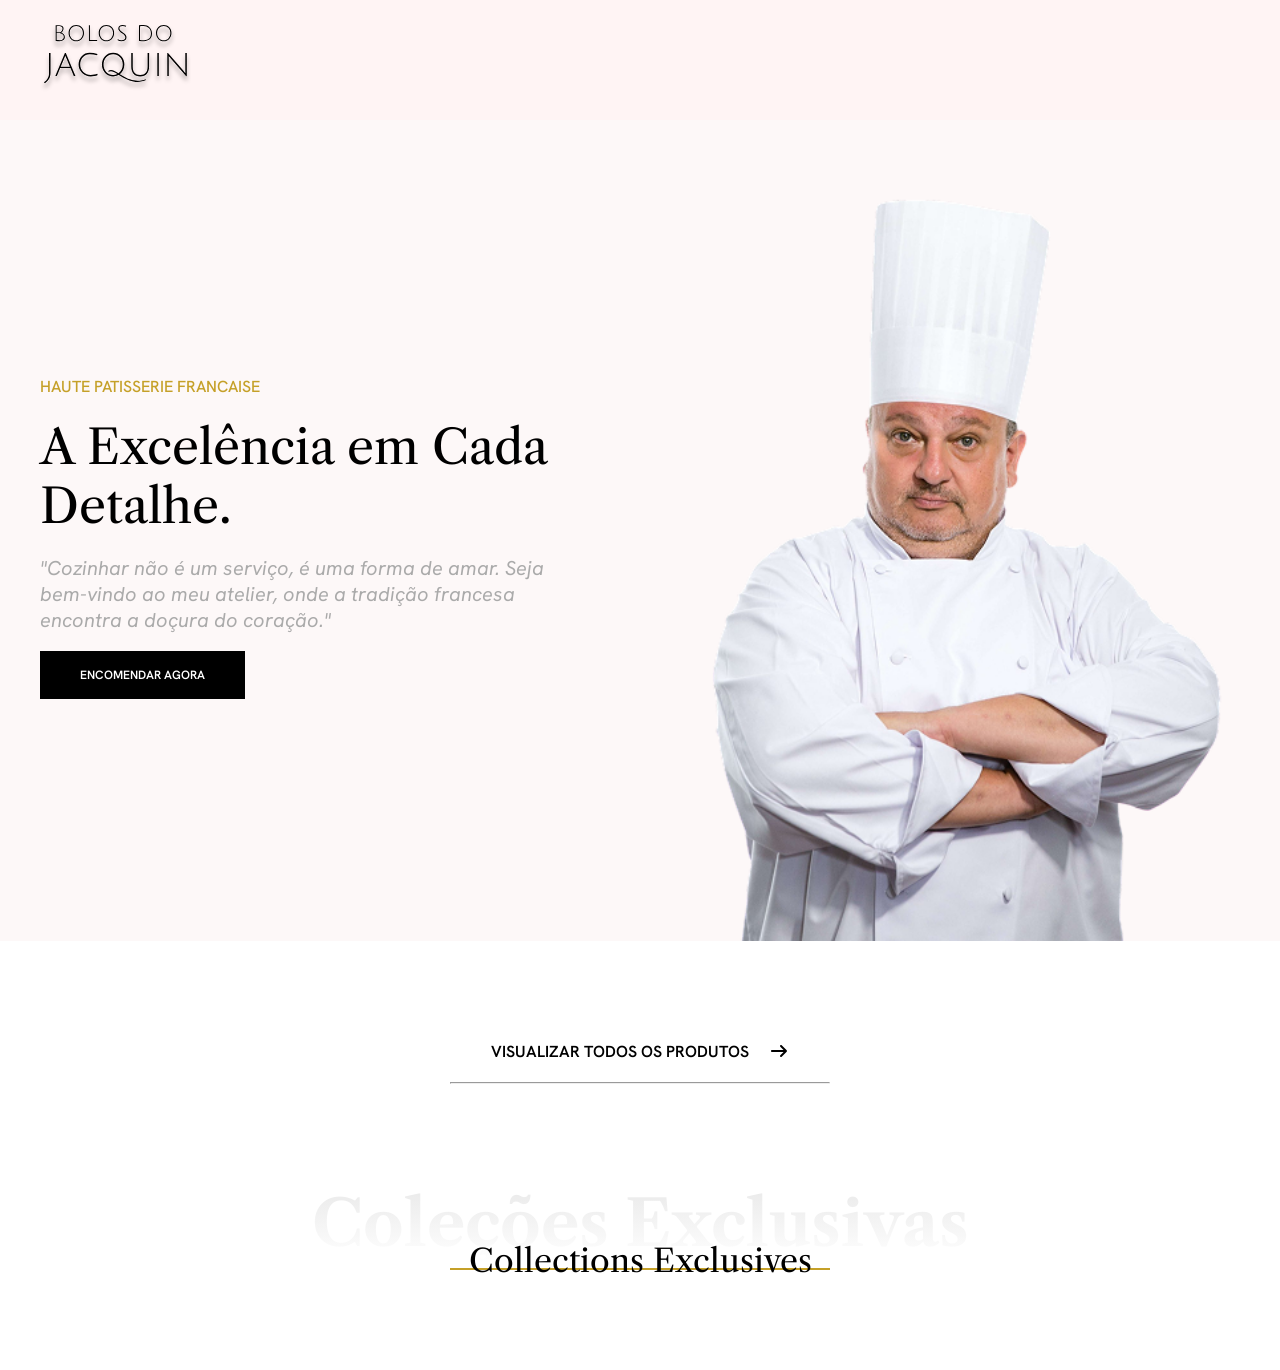
==== home/index.html @ 87448de7 "Inicio html e css pagina home" ====
<!DOCTYPE html>
<html lang="pt-br">

<head>
    <meta charset="UTF-8">
    <meta name="viewport" content="width=device-width, initial-scale=1.0">
    <title>Home - Bolos do Jacquin</title>
    <link rel="stylesheet" href="style.css">
    <link rel="preconnect" href="https://fonts.googleapis.com">
    <link rel="preconnect" href="https://fonts.gstatic.com" crossorigin>
    <link
        href="https://fonts.googleapis.com/css2?family=Hanken+Grotesk:ital,wght@0,100..900;1,100..900&family=Libre+Caslon+Text:ital,wght@0,400;0,700;1,400&display=swap"
        rel="stylesheet">

</head>

<body>

    <header class="home_cabecalho">
        <div class="home_container">
            <img src="../img/logo.svg" alt="logo bolos do Jacquin">
        </div>
    </header>
    <main>

         <h1>Página inicial bolos do Jacquin</h1>
        <section class="home_banner">
            <div class="home_container banner_container">
                <div class="box_texto_banner">
                    <span class="linha1">haute patisserie francaise</span><br>
                    <span class="linha2">A Excelência em Cada Detalhe. </span>
                    <p class="linha3">"Cozinhar não é um serviço, é uma forma de amar.
                        Seja bem-vindo ao meu atelier, onde a tradição francesa
                        encontra a doçura do coração."</p>
                    <a href="" class="linha4">encomendar agora</a>
                </div>

                <img src="../img/jacquin_banner.png" alt="foto do Jacquin vestindo dólmâ">


            </div>
        </section>

        <section class="home_container home_produtos">
            <div class="link_produtos">
                <div>
                    <a href="">visualizar todos os produtos</a>
                    <svg xmlns="http://www.w3.org/2000/svg" 
                        viewBox="0 0 640 640"><!--!Font Awesome Free 7.3.1 by @fontawesome - https://fontawesome.com License - https://fontawesome.com/license/free Copyright 2026 Fonticons, Inc.-->
                        <path
                            d="M566.6 342.6C579.1 330.1 579.1 309.8 566.6 297.3L406.6 137.3C394.1 124.8 373.8 124.8 361.3 137.3C348.8 149.8 348.8 170.1 361.3 182.6L466.7 288L96 288C78.3 288 64 302.3 64 320C64 337.7 78.3 352 96 352L466.7 352L361.3 457.4C348.8 469.9 348.8 490.2 361.3 502.7C373.8 515.2 394.1 515.2 406.6 502.7L566.6 342.7z" />
                    </svg>
                </div>
                <hr>
            </div>

            <div class="home_subtitulo">
                <h2>Coleções Exclusivas</h2>
                <span>Collections Exclusives</span>
                <hr>
            </div>

            <div></div>
        </section>

    </main>
</body>

</html>
---- home/style.css ----
*{
    margin: 0%;
    padding: 0%;
    box-sizing: border-box
}

h1{
    position: absolute;
    width: 1px;
    height: 1px;
    margin: -1px;
    overflow: hidden;
}

/* PascalCase */
/* camelCase */
/* snake_case */
/* kebab-case */


/* ---CABECALHO--- */
.home_cabecalho{
background-color: #FFF4F4;
height: 120px;
display: flex;
justify-content: center;
align-items: center;
}


.home_container{
    /* background-color: aqua; */
    max-width: 1200px;/* Largura maxima 1200px */
    width: 95%;/* largura 95% */
    margin: 0 auto;


}

/* ---BANNER--- */
.home_banner{
background-color: #FDF8F8;
}
.box_texto_banner{

/* background-color: chartreuse; */
 font-family: "Hanken Grotesk", sans-serif;
 max-width: 520px;
}

.banner_container{
    display: flex;
    align-items: center;
    justify-content: space-between;
}

.banner_container img{
    width: 547px;
}

.linha1{
    color: #C5A028;
    font-size: 16px;
    font-weight: 500;
    text-transform: uppercase;
    margin-bottom: 20px;
    display: inline-block;
}

.linha2{
     font-family: "Libre Caslon Text", serif;
     font-size: 48px;
      margin-bottom: 20px;
    display: inline-block;
}

.linha3{
font-size: 20px;
font-style: italic;
color: #AAAAAA;
 margin-bottom: 30px;
display: inline-block;
}

.linha4{
font-weight: 600;
font-size: 12px;
text-transform: uppercase;
color: #FFFFFF;
text-decoration: none;

background-color: #000000;
padding: 16px 40px;

}


/* ---- Produtos ---- */

.home_produtos{
padding: 100px 0;
}

.link_produtos a{
     font-family: "Hanken Grotesk", sans-serif;
font-weight: 600;
font-size: 16px;
text-transform: uppercase;

text-decoration: none;
color: #000000;
}
.link_produtos svg{
    
    width: 20px;
}

.link_produtos div{
 display: flex;
align-items: center;
justify-content: center;
gap: 20px;
margin-bottom: 20px;
}

.link_produtos hr{
    max-width: 380px;
    width: 100%;
    margin: 0 auto;
}

.home_subtitulo{
     font-family: "Libre Caslon Text", serif;
     /* background-color: darkgreen; */
     display: flex;
     flex-direction: column;
     align-items: center;
     position: relative;
     margin-top: 100px;
}

.home_subtitulo h2{
font-weight: 700;
font-size: 64px;
background-image: linear-gradient(0deg, #FFFFFF, #E9E9E9);
background-clip: text;
-webkit-background-clip: text;
color: transparent;
-webkit-text-fill-color: transparent;
}

.home_subtitulo span{
    font-size: 32px;
    position: absolute;
    bottom: -10px;
}

.home_subtitulo hr{
    max-width: 380px;
    width: 100%;
    background-color: #C5A028;
    margin-top: 5px;
    border: none;
    height: 2px;
}
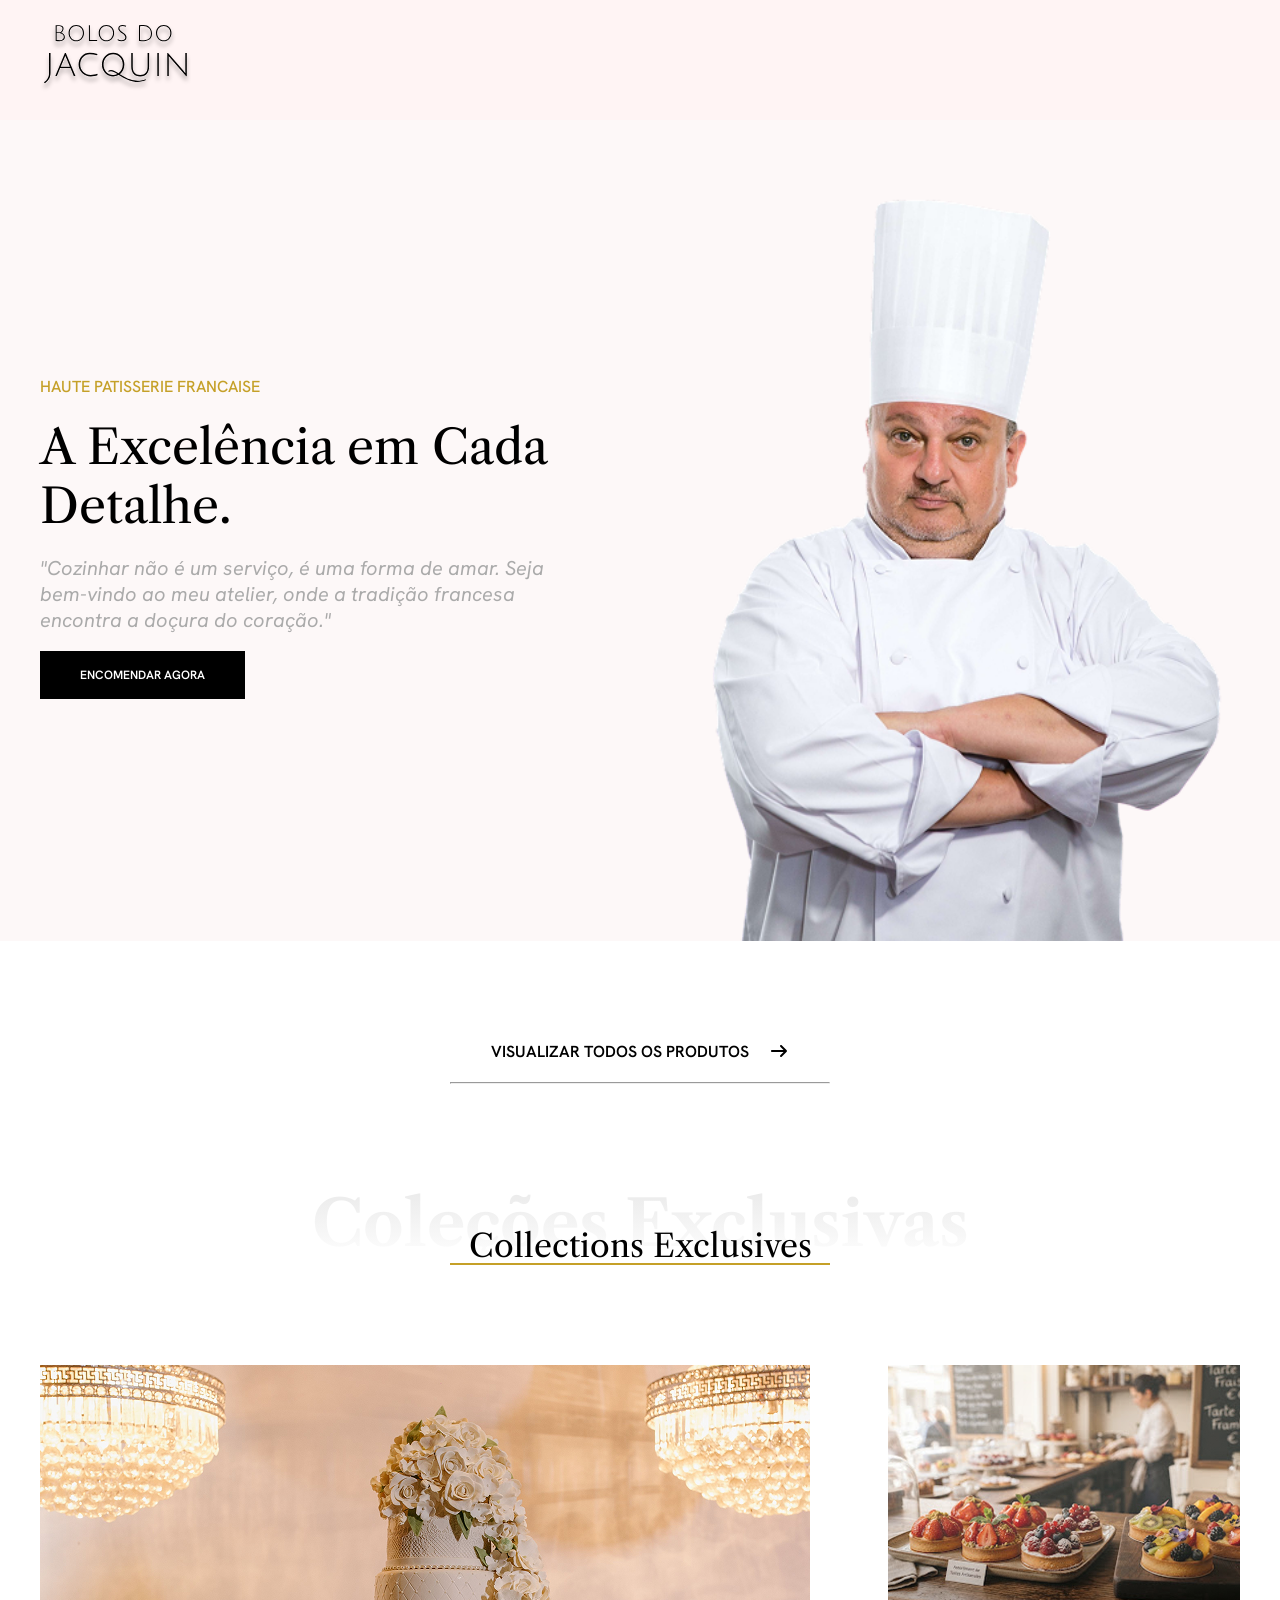
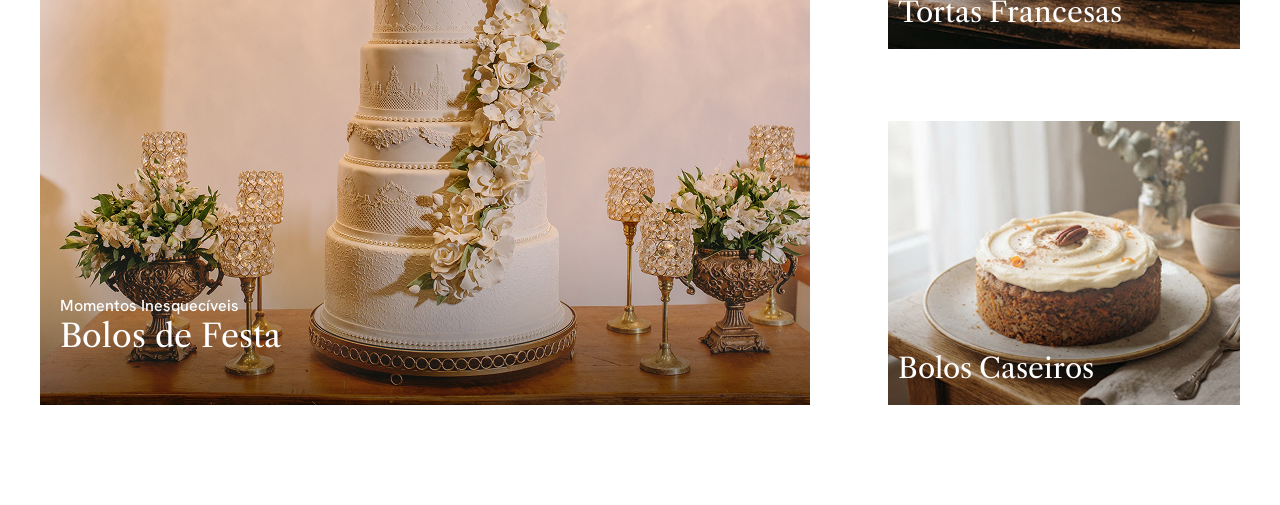
==== commit d5be30f0: "sessão de categorias finalizada" ====
--- a/home/index.html
+++ b/home/index.html
@@ -23,7 +23,7 @@
     </header>
     <main>
 
-         <h1>Página inicial bolos do Jacquin</h1>
+        <h1>Página inicial bolos do Jacquin</h1>
         <section class="home_banner">
             <div class="home_container banner_container">
                 <div class="box_texto_banner">
@@ -45,7 +45,7 @@
             <div class="link_produtos">
                 <div>
                     <a href="">visualizar todos os produtos</a>
-                    <svg xmlns="http://www.w3.org/2000/svg" 
+                    <svg xmlns="http://www.w3.org/2000/svg"
                         viewBox="0 0 640 640"><!--!Font Awesome Free 7.3.1 by @fontawesome - https://fontawesome.com License - https://fontawesome.com/license/free Copyright 2026 Fonticons, Inc.-->
                         <path
                             d="M566.6 342.6C579.1 330.1 579.1 309.8 566.6 297.3L406.6 137.3C394.1 124.8 373.8 124.8 361.3 137.3C348.8 149.8 348.8 170.1 361.3 182.6L466.7 288L96 288C78.3 288 64 302.3 64 320C64 337.7 78.3 352 96 352L466.7 352L361.3 457.4C348.8 469.9 348.8 490.2 361.3 502.7C373.8 515.2 394.1 515.2 406.6 502.7L566.6 342.7z" />
@@ -60,7 +60,28 @@
                 <hr>
             </div>
 
-            <div></div>
+            <div class="container_categorias">
+                <a href="">
+                    <div class="img_categoria1">
+                        <span>Momentos Inesquecíveis</span>
+                        <h3>Bolos de Festa</h3>
+
+                    </div>
+                </a>
+
+                <div class="colunas_categorias">
+                    <a href="">
+                        <div class="img_categoria2">
+                            <h3>Tortas Francesas</h3>
+                        </div>
+                    </a>
+                    <a href="">
+                        <div class="img_categoria3">
+                            <h3>Bolos Caseiros</h3>
+                        </div>
+                    </a>
+                </div>
+            </div>
         </section>
 
     </main>
--- a/home/style.css
+++ b/home/style.css
@@ -1,10 +1,10 @@
-*{
+* {
     margin: 0%;
     padding: 0%;
     box-sizing: border-box
 }
 
-h1{
+h1 {
     position: absolute;
     width: 1px;
     height: 1px;
@@ -19,46 +19,49 @@
 
 
 /* ---CABECALHO--- */
-.home_cabecalho{
-background-color: #FFF4F4;
-height: 120px;
-display: flex;
-justify-content: center;
-align-items: center;
-}
-
-
-.home_container{
+.home_cabecalho {
+    background-color: #FFF4F4;
+    height: 120px;
+    display: flex;
+    justify-content: center;
+    align-items: center;
+}
+
+
+.home_container {
     /* background-color: aqua; */
-    max-width: 1200px;/* Largura maxima 1200px */
-    width: 95%;/* largura 95% */
+    max-width: 1200px;
+    /* Largura maxima 1200px */
+    width: 95%;
+    /* largura 95% */
     margin: 0 auto;
 
 
 }
 
 /* ---BANNER--- */
-.home_banner{
-background-color: #FDF8F8;
-}
-.box_texto_banner{
-
-/* background-color: chartreuse; */
- font-family: "Hanken Grotesk", sans-serif;
- max-width: 520px;
-}
-
-.banner_container{
+.home_banner {
+    background-color: #FDF8F8;
+}
+
+.box_texto_banner {
+
+    /* background-color: chartreuse; */
+    font-family: "Hanken Grotesk", sans-serif;
+    max-width: 520px;
+}
+
+.banner_container {
     display: flex;
     align-items: center;
     justify-content: space-between;
 }
 
-.banner_container img{
+.banner_container img {
     width: 547px;
 }
 
-.linha1{
+.linha1 {
     color: #C5A028;
     font-size: 16px;
     font-weight: 500;
@@ -67,99 +70,175 @@
     display: inline-block;
 }
 
-.linha2{
-     font-family: "Libre Caslon Text", serif;
-     font-size: 48px;
-      margin-bottom: 20px;
+.linha2 {
+    font-family: "Libre Caslon Text", serif;
+    font-size: 48px;
+    margin-bottom: 20px;
     display: inline-block;
 }
 
-.linha3{
-font-size: 20px;
-font-style: italic;
-color: #AAAAAA;
- margin-bottom: 30px;
-display: inline-block;
-}
-
-.linha4{
-font-weight: 600;
-font-size: 12px;
-text-transform: uppercase;
-color: #FFFFFF;
-text-decoration: none;
-
-background-color: #000000;
-padding: 16px 40px;
+.linha3 {
+    font-size: 20px;
+    font-style: italic;
+    color: #AAAAAA;
+    margin-bottom: 30px;
+    display: inline-block;
+}
+
+.linha4 {
+    font-weight: 600;
+    font-size: 12px;
+    text-transform: uppercase;
+    color: #FFFFFF;
+    text-decoration: none;
+
+    background-color: #000000;
+    padding: 16px 40px;
 
 }
 
 
 /* ---- Produtos ---- */
 
-.home_produtos{
-padding: 100px 0;
-}
-
-.link_produtos a{
-     font-family: "Hanken Grotesk", sans-serif;
-font-weight: 600;
-font-size: 16px;
-text-transform: uppercase;
-
-text-decoration: none;
-color: #000000;
-}
-.link_produtos svg{
-    
+.home_produtos {
+    padding: 100px 0;
+}
+
+.link_produtos a {
+    font-family: "Hanken Grotesk", sans-serif;
+    font-weight: 600;
+    font-size: 16px;
+    text-transform: uppercase;
+
+    text-decoration: none;
+    color: #000000;
+}
+
+.link_produtos svg {
+
     width: 20px;
 }
 
-.link_produtos div{
- display: flex;
-align-items: center;
-justify-content: center;
-gap: 20px;
-margin-bottom: 20px;
-}
-
-.link_produtos hr{
+.link_produtos div {
+    display: flex;
+    align-items: center;
+    justify-content: center;
+    gap: 20px;
+    margin-bottom: 20px;
+}
+
+.link_produtos hr {
     max-width: 380px;
     width: 100%;
     margin: 0 auto;
 }
 
-.home_subtitulo{
-     font-family: "Libre Caslon Text", serif;
-     /* background-color: darkgreen; */
-     display: flex;
-     flex-direction: column;
-     align-items: center;
-     position: relative;
-     margin-top: 100px;
-}
-
-.home_subtitulo h2{
-font-weight: 700;
-font-size: 64px;
-background-image: linear-gradient(0deg, #FFFFFF, #E9E9E9);
-background-clip: text;
--webkit-background-clip: text;
-color: transparent;
--webkit-text-fill-color: transparent;
-}
-
-.home_subtitulo span{
+.home_subtitulo {
+    font-family: "Libre Caslon Text", serif;
+    /* background-color: darkgreen; */
+    display: flex;
+    flex-direction: column;
+    align-items: center;
+    position: relative;
+    margin-top: 100px;
+    margin-bottom: 100px;
+
+}
+
+.home_subtitulo h2 {
+    font-weight: 700;
+    font-size: 64px;
+    background-image: linear-gradient(0deg, #FFFFFF, #E9E9E9);
+    background-clip: text;
+    -webkit-background-clip: text;
+    color: transparent;
+    -webkit-text-fill-color: transparent;
+}
+
+.home_subtitulo span {
     font-size: 32px;
     position: absolute;
     bottom: -10px;
-}
-
-.home_subtitulo hr{
+    margin-bottom: 10px;
+}
+
+.home_subtitulo hr {
     max-width: 380px;
     width: 100%;
     background-color: #C5A028;
-    margin-top: 5px;
     border: none;
     height: 2px;
 }
+
+.img_categoria1 {
+    background-image: url(../img/pexels-jonathanborba-26774588\ 1.png);
+    /* width: 70%; */
+    width: 770px;
+    height: 640px;
+    display: flex;
+    flex-direction: column;
+    justify-content: flex-end;
+    padding: 50px 20px;
+}
+
+.container_categorias{
+    display: flex;
+    justify-content: space-between;
+    width: 100%;
+
+}
+
+.container_categorias a {
+    text-decoration: none;
+    color: #FFFFFF;
+
+}
+
+.img_categoria1 span {
+    font-family: "Hanken Grotesk", sans-serif;
+    font-weight: 500;
+
+}
+
+.img_categoria1 h3 {
+
+    font-size: 32px;
+}
+
+.home_produtos h3 {
+
+    font-family: "Libre Caslon Text", serif;
+    font-weight: 400;
+
+}
+
+.colunas_categorias{
+    display: flex;
+    flex-direction: column;
+    justify-content: space-between;
+}
+
+
+.img_categoria2 {
+
+    background-image: url(../img/Image\ \(1\).png);
+
+}
+
+.img_categoria3 {
+
+    background-image: url(../img/Image\ \(2\).png);
+
+}
+
+.img_categoria2,
+.img_categoria3 {
+    /* width: 25%; */
+    width: 352px;
+    height: 284px;
+    display: flex;
+    align-items: flex-end;
+    padding: 20px 10px;
+    font-size: 24px;
+}
+
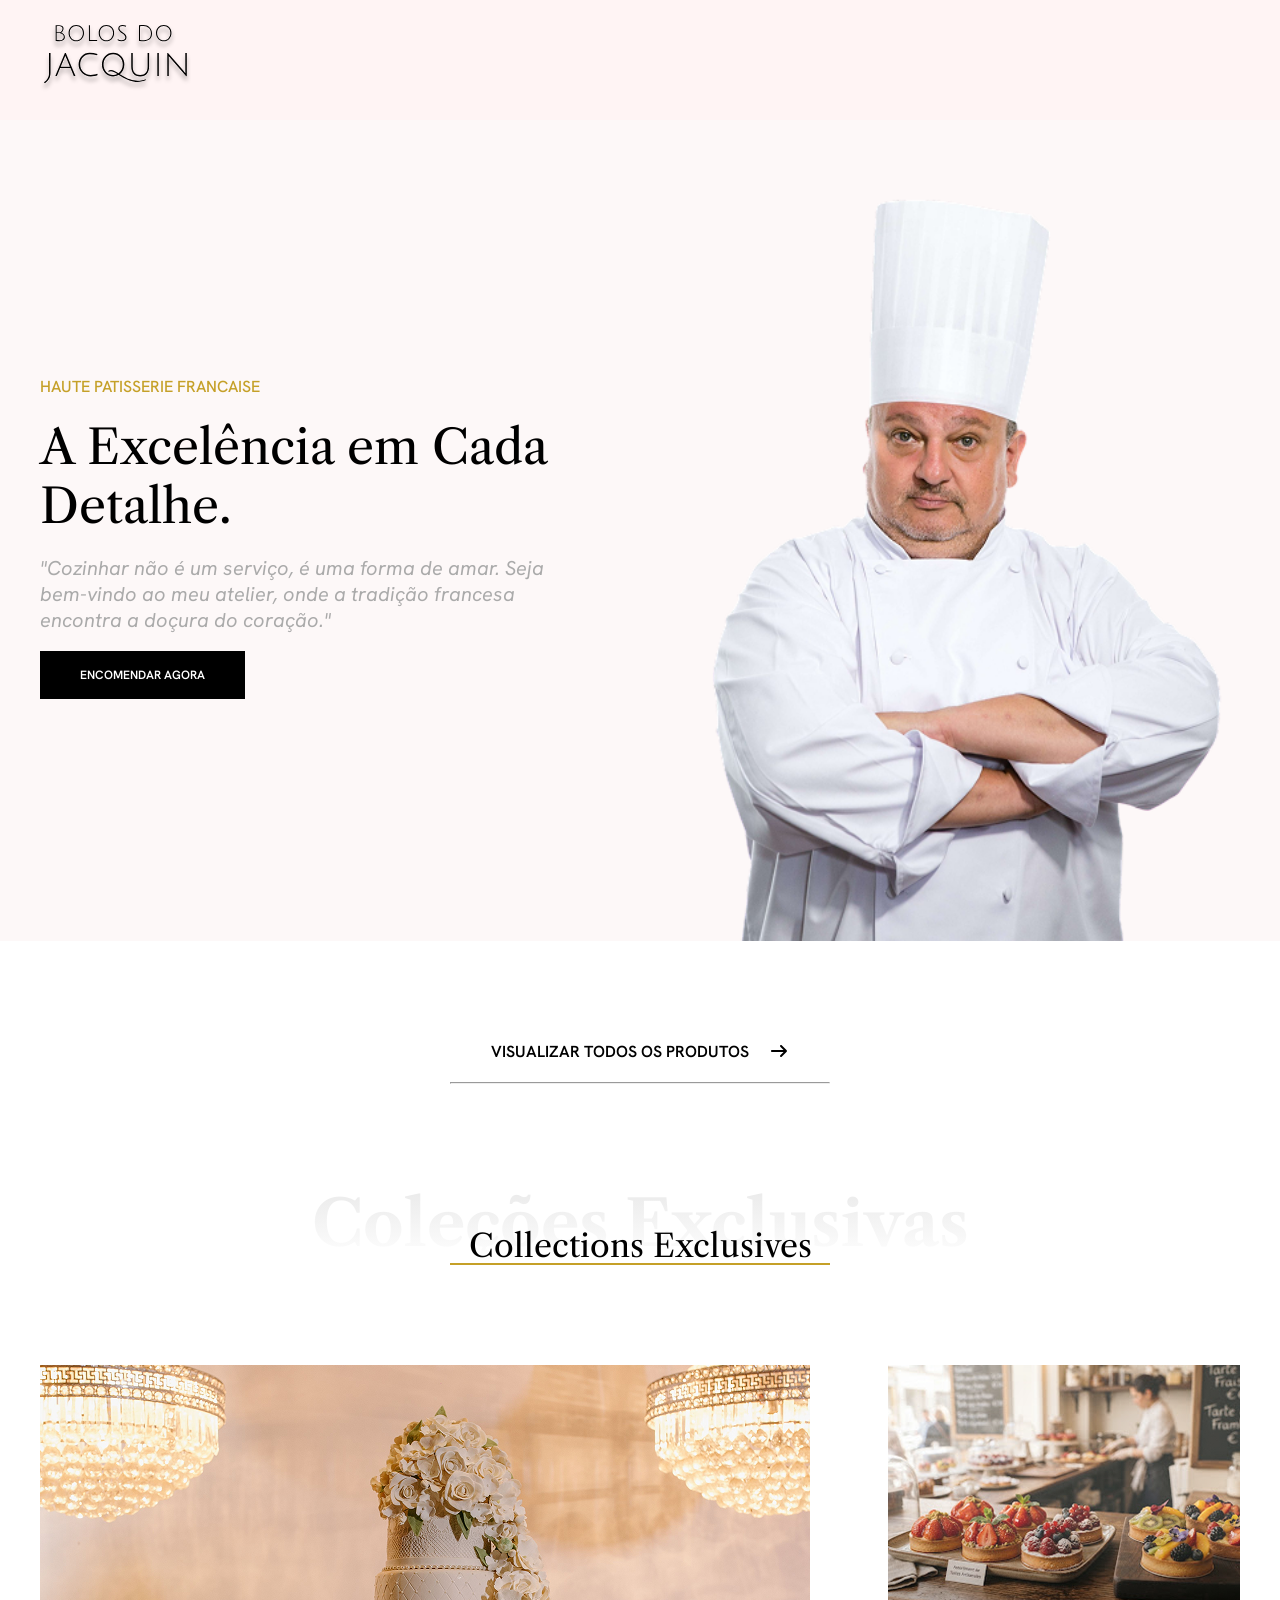
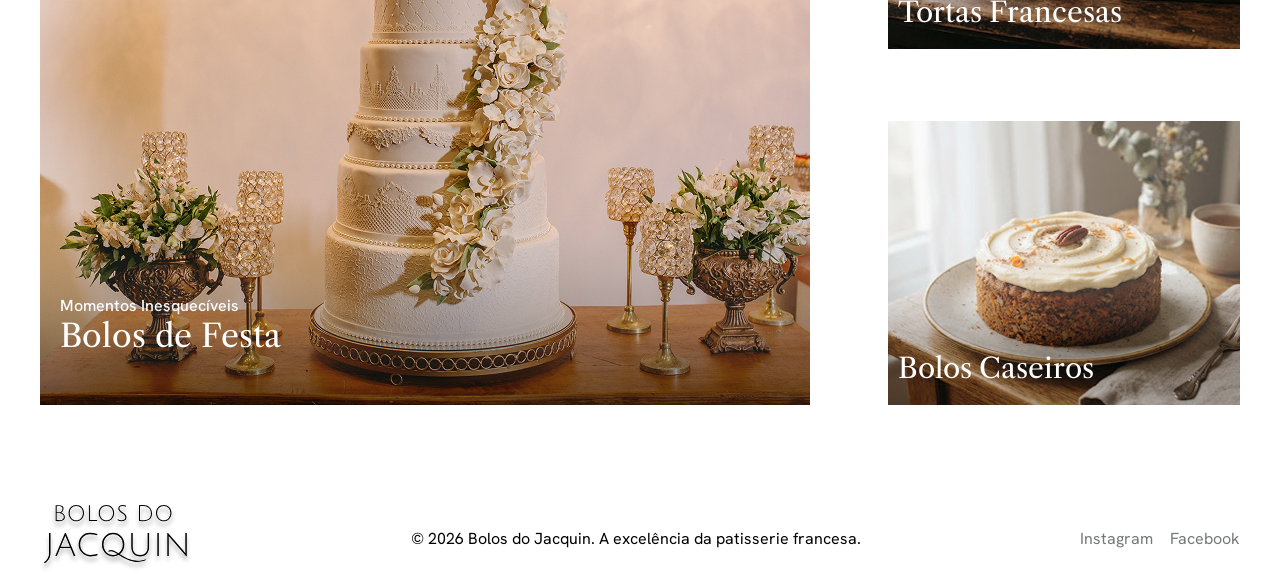
==== commit 0b778175: "inicio da pagina de cadastro e listagem de produtos" ====
--- a/home/index.html
+++ b/home/index.html
@@ -6,6 +6,7 @@
     <meta name="viewport" content="width=device-width, initial-scale=1.0">
     <title>Home - Bolos do Jacquin</title>
     <link rel="stylesheet" href="style.css">
+    
     <link rel="preconnect" href="https://fonts.googleapis.com">
     <link rel="preconnect" href="https://fonts.gstatic.com" crossorigin>
     <link
@@ -85,6 +86,17 @@
         </section>
 
     </main>
+    <footer>
+        <div class="home_container footer_container">
+        <img src="../img/logo.svg" alt="Logo bolos do Jacquin">
+        <span>© 2026 Bolos do Jacquin. A excelência da patisserie francesa.</span>
+        <nav class="nav_footer">
+            <a href="">Instagram</a>
+            <a href="">Facebook</a>
+        </nav>
+    </div>
+
+    </footer>
 </body>
 
 </html>
--- a/home/style.css
+++ b/home/style.css
@@ -181,7 +181,7 @@
     padding: 50px 20px;
 }
 
-.container_categorias{
+.container_categorias {
     display: flex;
     justify-content: space-between;
     width: 100%;
@@ -212,7 +212,7 @@
 
 }
 
-.colunas_categorias{
+.colunas_categorias {
     display: flex;
     flex-direction: column;
     justify-content: space-between;
@@ -242,3 +242,36 @@
     font-size: 24px;
 }
 
+/* --footer-- */
+
+.footer{
+
+    background-color: #FFF4F4;
+    height: 110px;
+    display: flex;
+    align-items: center;
+}
+
+
+.footer_container {
+    display: flex;
+    justify-content: space-between;
+    align-items: center;
+}
+.nav_footer{
+    display: flex;
+    justify-content: space-between;
+    width: 160px;
+    
+}
+
+.footer_container span,
+.nav_footer a {
+    font-family: "Hanken Grotesk", sans-serif;
+}
+
+.nav_footer a{
+text-decoration: none;
+color: #747878;
+
+}
